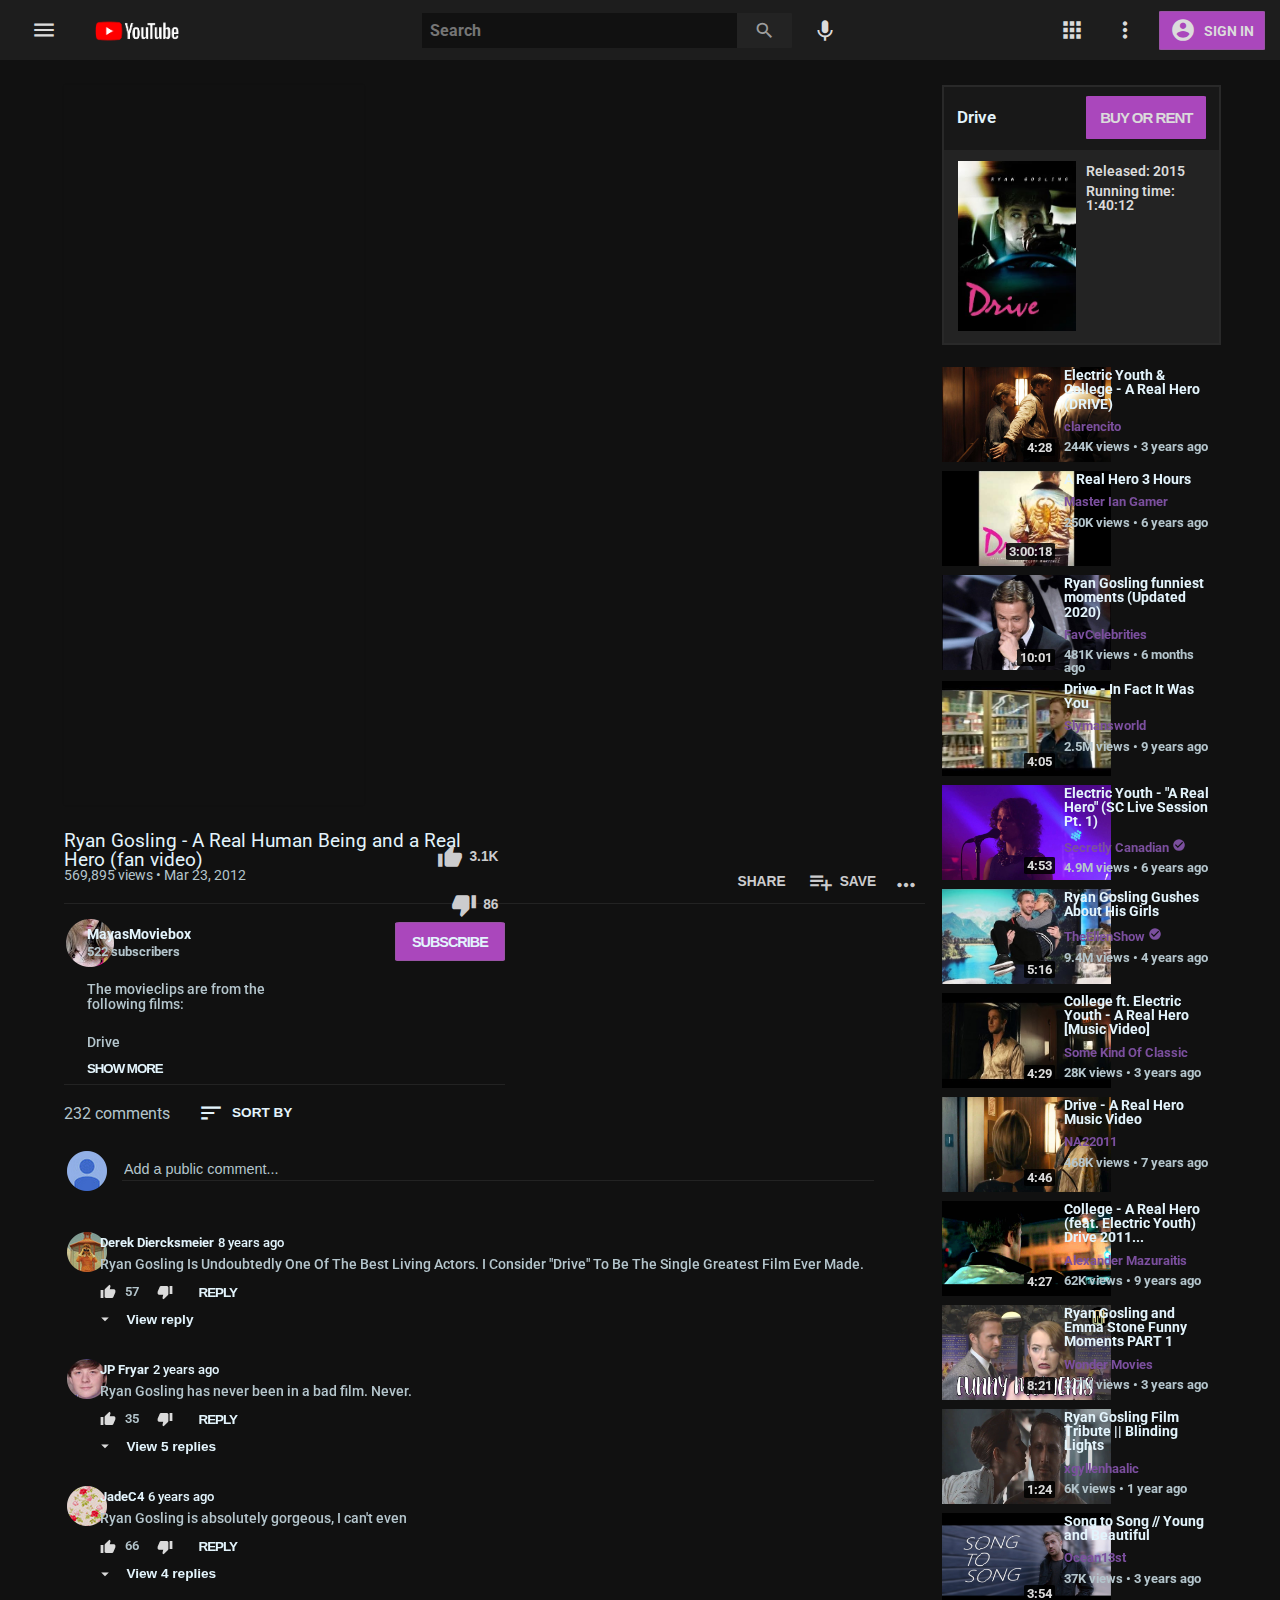
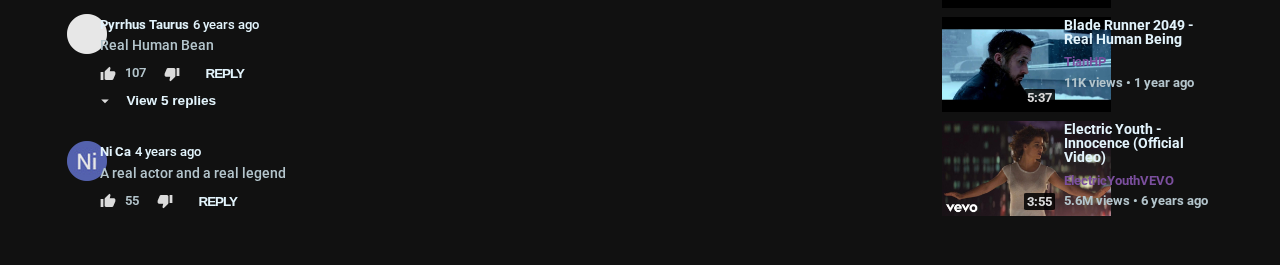
==== index.html @ aa851264 "change file structure to make gh pages work" ====
<!DOCTYPE html>
<html lang="en">
  <head>
    <meta charset="utf-8" />
    <meta name="viewport" content="width=device-width, initial-scale=1" />
    <title>YouTube</title>
    <link href="./style.css" rel="stylesheet" />
    <link
      href="https://fonts.googleapis.com/icon?family=Material+Icons"
      rel="stylesheet"
    />
    <link rel="preconnect" href="https://fonts.gstatic.com" />
    <link
      href="https://fonts.googleapis.com/css2?family=Roboto&display=swap"
      rel="stylesheet"
    />
  </head>
  <body>
    <!-- NAVBAR -->
    <div class="navbar">
      <!-- MORE AND LOGO -->
      <div class="navbar-left">
        <button class="material-icons md-26 md-light nav-menu">menu</button>
        <button class="nav-logo">
          <img
            src="../assets/navbar/youtube-logo.png"
            alt="youtube logo"
            height="52px"
          />
        </button>
      </div>
      <!-- SEARCH BAR -->
      <div class="navbar-middle">
        <input type="text" class="searchbar" placeholder="Search" />
        <button class="material-icons md-21 lighter-dark nav-search">
          search
        </button>
        <button class="material-icons md-26 md-light nav-mic">
          keyboard_voice
        </button>
      </div>
      <!-- APPS, MORE AND SIGN IN -->
      <div class="navbar-right">
        <button class="sign-in-cont">
          <span class="material-icons md-26 md-light acc-circle"
            >account_circle</span
          ><span class="sign-in-text">SIGN IN</span>
        </button>
        <button class="material-icons md-26 md-light nav-more">
          more_vert
        </button>
        <button class="material-icons md-26 md-light nav-apps">apps</button>
      </div>
    </div>
    <!-- SITE CONTENT / BODY -->
    <div class="content">
      <!-- VIDEO IFRAME -->
      <div class="video">
        <iframe
          width="100%"
          height="720"
          src="https://www.youtube.com/embed/3GPZzbKHKRw"
          frameborder="0"
          allow="accelerometer; autoplay; clipboard-write; encrypted-media; gyroscope; picture-in-picture"
          allowfullscreen
        ></iframe>
      </div>
      <!-- VIDEO STATS (TITLE, LIKES ETC.) -->
      <div class="video-stats">
        <!-- TITLE AND VIEWS -->
        <div class="video-leftcont">
          <span class="video-title"
            >Ryan Gosling - A Real Human Being and a Real Hero (fan video)</span
          >
          <span class="video-views">569,895 views • Mar 23, 2012</span>
        </div>
        <!-- LIKE, DISLIKE, SHARE, SAVE, MORE -->
        <div class="video-rightcont">
          <div class="video-right">
            <div class="video-likecont">
              <div class="video-aboveborder">
                <button class="video-like">
                  <span class="material-icons md-26">thumb_up</span
                  ><span class="video-likeamount">3.1K</span>
                </button>
                <button class="video-dislike">
                  <span class="material-icons md-26">thumb_down</span
                  ><span class="video-dislikeamount">86</span>
                </button>
              </div>
              <div class="video-border"></div>
            </div>
            <button class="video-share">
              <span class="material-icons md-26">shortcut</span
              ><span class="video-sharetext">SHARE</span>
            </button>
            <button class="video-save">
              <span class="material-icons md-26">playlist_add</span
              ><span class="video-savetext">SAVE</span>
            </button>
            <button class="video-more">
              <span class="material-icons md-26">more_horiz</span>
            </button>
          </div>
        </div>
      </div>
      <!-- VIDEO DESCRIPTION -->
      <div class="description">
        <div class="description-left">
          <a href="https://www.youtube.com/channel/UC1303ht01Yz-i_Xdv5refEA"
            ><img
              src="../assets/description/avatar.png"
              alt="channel avatar"
              height="initial-scale"
          /></a>
        </div>
        <div class="description-middle">
          <a
            href="https://www.youtube.com/channel/UC1303ht01Yz-i_Xdv5refEA"
            class="description-name"
            >MayasMoviebox</a
          >
          <p class="description-subs">522 subscribers</p>
          <p class="description-text1">
            The movieclips are from the following films:
          </p>
          <p class="description-text2">Drive</p>
          <button class="description-showmore">SHOW MORE</button>
        </div>
        <div class="description-right">
          <button class="description-subbtn">SUBSCRIBE</button>
        </div>
      </div>
      <!-- COMMENTS -->
      <div class="comments">
        <!-- ADD A COMMENT -->
        <div class="initialcomment">
          <div class="initialcomment-header">
            <span class="header-commentnum">232 comments</span>
            <button class="header-sortby">
              <span class="material-icons md-26 sortby-symbol">sort</span
              ><span>SORT BY</span>
            </button>
          </div>
          <div class="initialcomment-body">
            <img
              src="../assets/comments/initialcomment.png"
              alt="profile picture"
              height="initial-scale"
              class="initialavatar"
            />
            <input
              type="text"
              placeholder="Add a public comment..."
              class="initialcomment-input"
            />
          </div>
        </div>
        <!-- NORMAL COMMENTS -->
        <div class="commentcont">
          <div class="comment-left">
            <a href="https://www.youtube.com/channel/UC4atZ1Ep-S70Ql9y5qe3dxw"
              ><img
                src="/assets/comments/comment1.png"
                alt="profile picture"
                height="initial-scale"
            /></a>
          </div>
          <div class="comment-right">
            <span class="comment-namecont"
              ><a
                href="https://www.youtube.com/channel/UC4atZ1Ep-S70Ql9y5qe3dxw"
                class="comment-name"
                >Derek Diercksmeier</a
              >
              8 years ago</span
            >
            <p class="comment-text">
              Ryan Gosling Is Undoubtedly One Of The Best Living Actors. I
              Consider "Drive" To Be The Single Greatest Film Ever Made.
            </p>
            <div class="comment-likes">
              <button class="material-icons md-16 md-light comment-like">
                thumb_up
              </button>
              <span class="comment-likesnum">57</span>
              <button class="material-icons md-16 md-light comment-dislike">
                thumb_down
              </button>
              <button class="comment-replybtn">REPLY</button>
            </div>
            <button class="comment-viewreplycont">
              <span class="material-icons md-18 md-light viewreply-arrow"
                >arrow_drop_down</span
              ><span class="viewreply-text">View reply</span>
            </button>
          </div>
        </div>
        <div class="commentcont">
          <div class="comment-left">
            <a href="https://www.youtube.com/channel/UCj0tZO_PnMkby4TbkrC7Y9g"
              ><img
                src="/assets/comments/comment2.png"
                alt="profile picture"
                height="initial-scale"
            /></a>
          </div>
          <div class="comment-right">
            <span class="comment-namecont"
              ><a
                href="https://www.youtube.com/channel/UCj0tZO_PnMkby4TbkrC7Y9g"
                class="comment-name"
                >JP Fryar</a
              >
              2 years ago</span
            >
            <p class="comment-text">
              Ryan Gosling has never been in a bad film. Never.
            </p>
            <div class="comment-likes">
              <button class="material-icons md-16 md-light comment-like">
                thumb_up
              </button>
              <span class="comment-likesnum">35</span>
              <button class="material-icons md-16 md-light comment-dislike">
                thumb_down
              </button>
              <button class="comment-replybtn">REPLY</button>
            </div>
            <button class="comment-viewreplycont">
              <span class="material-icons md-18 md-light viewreply-arrow"
                >arrow_drop_down</span
              ><span class="viewreply-text">View 5 replies</span>
            </button>
          </div>
        </div>
        <div class="commentcont">
          <div class="comment-left">
            <a href="https://www.youtube.com/channel/UCwoDgcRH257eNOpyMJ8Snxw"
              ><img
                src="/assets/comments/comment3.png"
                alt="profile picture"
                height="initial-scale"
            /></a>
          </div>
          <div class="comment-right">
            <span class="comment-namecont"
              ><a
                href="https://www.youtube.com/channel/UCwoDgcRH257eNOpyMJ8Snxw"
                class="comment-name"
                >JadeC4</a
              >
              6 years ago</span
            >
            <p class="comment-text">
              Ryan Gosling is absolutely gorgeous, I can't even
            </p>
            <div class="comment-likes">
              <button class="material-icons md-16 md-light comment-like">
                thumb_up
              </button>
              <span class="comment-likesnum">66</span>
              <button class="material-icons md-16 md-light comment-dislike">
                thumb_down
              </button>
              <button class="comment-replybtn">REPLY</button>
            </div>
            <button class="comment-viewreplycont">
              <span class="material-icons md-18 md-light viewreply-arrow"
                >arrow_drop_down</span
              ><span class="viewreply-text">View 4 replies</span>
            </button>
          </div>
        </div>
        <div class="commentcont">
          <div class="comment-left">
            <a href="https://www.youtube.com/channel/UC8qu3tqG00YnWYfvF4ho_Ow"
              ><img
                src="/assets/comments/comment4.png"
                alt="profile picture"
                height="initial-scale"
            /></a>
          </div>
          <div class="comment-right">
            <span class="comment-namecont"
              ><a
                href="https://www.youtube.com/channel/UC8qu3tqG00YnWYfvF4ho_Ow"
                class="comment-name"
                >Pyrrhus Taurus</a
              >
              6 years ago</span
            >
            <p class="comment-text">Real Human Bean</p>
            <div class="comment-likes">
              <button class="material-icons md-16 md-light comment-like">
                thumb_up
              </button>
              <span class="comment-likesnum">107</span>
              <button class="material-icons md-16 md-light comment-dislike">
                thumb_down
              </button>
              <button class="comment-replybtn">REPLY</button>
            </div>
            <button class="comment-viewreplycont">
              <span class="material-icons md-18 md-light viewreply-arrow"
                >arrow_drop_down</span
              ><span class="viewreply-text">View 5 replies</span>
            </button>
          </div>
        </div>
        <div class="commentcont">
          <div class="comment-left">
            <a href="https://www.youtube.com/channel/UCf_KhZ1RsffZFniAVTAlwTA"
              ><img
                src="/assets/comments/comment5.png"
                alt="profile picture"
                height="initial-scale"
            /></a>
          </div>
          <div class="comment-right">
            <span class="comment-namecont"
              ><a
                href="https://www.youtube.com/channel/UCf_KhZ1RsffZFniAVTAlwTA"
                class="comment-name"
                >Ni Ca</a
              >
              4 years ago</span
            >
            <p class="comment-text">A real actor and a real legend</p>
            <div class="comment-likes">
              <button class="material-icons md-16 md-light comment-like">
                thumb_up
              </button>
              <span class="comment-likesnum">55</span>
              <button class="material-icons md-16 md-light comment-dislike">
                thumb_down
              </button>
              <button class="comment-replybtn">REPLY</button>
            </div>
          </div>
        </div>
      </div>
      <!-- VIDEO SIDEBAR -->
      <div class="video-sidebar">
        <!-- SIDEBAR AD -->
        <div class="sidebar-ad">
          <div class="ad-header">
            <span class="header-title">Drive</span>
            <button class="header-btn">BUY OR RENT</button>
          </div>
          <div class="ad-content">
            <div class="content-poster">
              <img
                src="../assets/video-sidebar/movieposter.jpeg"
                alt="drive movie poster"
                height="170px"
              />
            </div>
            <div class="content-data">
              <p class="content-text">Released: 2015</p>
              <p class="content-text">Running time: 1:40:12</p>
            </div>
          </div>
        </div>
        <!-- SIDEBAR NEXTVIDS -->
        <div class="sidebar-vids">
          <a href="https://www.youtube.com/watch?v=XoHI6Zus2UI">
            <div class="nextvid">
              <div class="morebtn-cont">
                <button class="material-icons md-21 md-light morebtn">
                  more_vert
                </button>
              </div>
              <div class="nextvid-left">
                <div class="watchlaterbtn-cont">
                  <button class="material-icons md-21 md-light watchlaterbtn">
                    watch_later
                  </button>
                </div>
                <div class="playbtn-cont">
                  <button class="material-icons md-21 md-light playbtn">
                    playlist_play
                  </button>
                </div>
                <div class="timestamp-cont">
                  <span class="timestamp">4:28</span>
                </div>
                <img
                  src="../assets/video-sidebar/thumbnail_01.jpg"
                  alt="video thumbnail"
                  height="95px"
                  width="169px"
                />
              </div>
              <div class="nextvid-right">
                <p class="nextvid-title">
                  Electric Youth & College - A Real Hero (DRIVE)
                </p>
                <p class="nextvid-user">clarencito</p>
                <p class="nextvid-stats">244K views • 3 years ago</p>
              </div>
            </div>
          </a>
          <a href="https://www.youtube.com/watch?v=7tWL5xHVAGQ">
            <div class="nextvid">
              <div class="morebtn-cont">
                <button class="material-icons md-21 md-light morebtn">
                  more_vert
                </button>
              </div>
              <div class="nextvid-left">
                <div class="watchlaterbtn-cont">
                  <button class="material-icons md-21 md-light watchlaterbtn">
                    watch_later
                  </button>
                </div>
                <div class="playbtn-cont">
                  <button class="material-icons md-21 md-light playbtn">
                    playlist_play
                  </button>
                </div>
                <div class="timestamp-cont">
                  <span class="timestamp">3:00:18</span>
                </div>
                <img
                  src="../assets/video-sidebar/thumbnail_02.jpg"
                  alt="video thumbnail"
                  height="95px"
                  width="169px"
                />
              </div>
              <div class="nextvid-right">
                <p class="nextvid-title">A Real Hero 3 Hours</p>
                <p class="nextvid-user">Master Ian Gamer</p>
                <p class="nextvid-stats">250K views • 6 years ago</p>
              </div>
            </div>
          </a>
          <a href="https://www.youtube.com/watch?v=79YlMZlqZmc">
            <div class="nextvid">
              <div class="morebtn-cont">
                <button class="material-icons md-21 md-light morebtn">
                  more_vert
                </button>
              </div>
              <div class="nextvid-left">
                <div class="watchlaterbtn-cont">
                  <button class="material-icons md-21 md-light watchlaterbtn">
                    watch_later
                  </button>
                </div>
                <div class="playbtn-cont">
                  <button class="material-icons md-21 md-light playbtn">
                    playlist_play
                  </button>
                </div>
                <div class="timestamp-cont">
                  <span class="timestamp">10:01</span>
                </div>
                <img
                  src="../assets/video-sidebar/thumbnail_03.jpg"
                  alt="video thumbnail"
                  height="95px"
                  width="169px"
                />
              </div>
              <div class="nextvid-right">
                <p class="nextvid-title">
                  Ryan Gosling funniest moments (Updated 2020)
                </p>
                <p class="nextvid-user">FavCelebrities</p>
                <p class="nextvid-stats">481K views • 6 months ago</p>
              </div>
            </div>
          </a>
          <a href="https://www.youtube.com/watch?v=-8EWOK5uBoo">
            <div class="nextvid">
              <div class="morebtn-cont">
                <button class="material-icons md-21 md-light morebtn">
                  more_vert
                </button>
              </div>
              <div class="nextvid-left">
                <div class="watchlaterbtn-cont">
                  <button class="material-icons md-21 md-light watchlaterbtn">
                    watch_later
                  </button>
                </div>
                <div class="playbtn-cont">
                  <button class="material-icons md-21 md-light playbtn">
                    playlist_play
                  </button>
                </div>
                <div class="timestamp-cont">
                  <span class="timestamp">4:05</span>
                </div>
                <img
                  src="../assets/video-sidebar/thumbnail_04.jpg"
                  alt="video thumbnail"
                  height="95px"
                  width="169px"
                />
              </div>
              <div class="nextvid-right">
                <p class="nextvid-title">Drive - In Fact It Was You</p>
                <p class="nextvid-user">Slymansworld</p>
                <p class="nextvid-stats">2.5M views • 9 years ago</p>
              </div>
            </div>
          </a>
          <a href="https://www.youtube.com/watch?v=6cedWvuxwbc">
            <div class="nextvid">
              <div class="morebtn-cont">
                <button class="material-icons md-21 md-light morebtn">
                  more_vert
                </button>
              </div>
              <div class="nextvid-left">
                <div class="watchlaterbtn-cont">
                  <button class="material-icons md-21 md-light watchlaterbtn">
                    watch_later
                  </button>
                </div>
                <div class="playbtn-cont">
                  <button class="material-icons md-21 md-light playbtn">
                    playlist_play
                  </button>
                </div>
                <div class="timestamp-cont">
                  <span class="timestamp">4:53</span>
                </div>
                <img
                  src="../assets/video-sidebar/thumbnail_05.jpg"
                  alt="video thumbnail"
                  height="95px"
                  width="169px"
                />
              </div>
              <div class="nextvid-right">
                <p class="nextvid-title">
                  Electric Youth - "A Real Hero" (SC Live Session Pt. 1)
                </p>
                <p class="nextvid-user">
                  Secretly Canadian
                  <span class="material-icons md-14 purple">check_circle</span>
                </p>
                <p class="nextvid-stats">4.9M views • 6 years ago</p>
              </div>
            </div>
          </a>
          <a href="https://www.youtube.com/watch?v=Ga3ccW-cRno">
            <div class="nextvid">
              <div class="morebtn-cont">
                <button class="material-icons md-21 md-light morebtn">
                  more_vert
                </button>
              </div>
              <div class="nextvid-left">
                <div class="watchlaterbtn-cont">
                  <button class="material-icons md-21 md-light watchlaterbtn">
                    watch_later
                  </button>
                </div>
                <div class="playbtn-cont">
                  <button class="material-icons md-21 md-light playbtn">
                    playlist_play
                  </button>
                </div>
                <div class="timestamp-cont">
                  <span class="timestamp">5:16</span>
                </div>
                <img
                  src="../assets/video-sidebar/thumbnail_06.jpg"
                  alt="video thumbnail"
                  height="95px"
                  width="169px"
                />
              </div>
              <div class="nextvid-right">
                <p class="nextvid-title">Ryan Gosling Gushes About His Girls</p>
                <p class="nextvid-user">
                  TheEllenShow
                  <span class="material-icons md-14 purple">check_circle</span>
                </p>
                <p class="nextvid-stats">9.4M views • 4 years ago</p>
              </div>
            </div>
          </a>
          <a href="https://www.youtube.com/watch?v=tIGpNtjKKYs">
            <div class="nextvid">
              <div class="morebtn-cont">
                <button class="material-icons md-21 md-light morebtn">
                  more_vert
                </button>
              </div>
              <div class="nextvid-left">
                <div class="watchlaterbtn-cont">
                  <button class="material-icons md-21 md-light watchlaterbtn">
                    watch_later
                  </button>
                </div>
                <div class="playbtn-cont">
                  <button class="material-icons md-21 md-light playbtn">
                    playlist_play
                  </button>
                </div>
                <div class="timestamp-cont">
                  <span class="timestamp">4:29</span>
                </div>
                <img
                  src="../assets/video-sidebar/thumbnail_07.jpg"
                  alt="video thumbnail"
                  height="95px"
                  width="169px"
                />
              </div>
              <div class="nextvid-right">
                <p class="nextvid-title">
                  College ft. Electric Youth - A Real Hero [Music Video]
                </p>
                <p class="nextvid-user">Some Kind Of Classic</p>
                <p class="nextvid-stats">28K views • 3 years ago</p>
              </div>
            </div>
          </a>
          <a href="https://www.youtube.com/watch?v=Xo-gnIxEulo">
            <div class="nextvid">
              <div class="morebtn-cont">
                <button class="material-icons md-21 md-light morebtn">
                  more_vert
                </button>
              </div>
              <div class="nextvid-left">
                <div class="watchlaterbtn-cont">
                  <button class="material-icons md-21 md-light watchlaterbtn">
                    watch_later
                  </button>
                </div>
                <div class="playbtn-cont">
                  <button class="material-icons md-21 md-light playbtn">
                    playlist_play
                  </button>
                </div>
                <div class="timestamp-cont">
                  <span class="timestamp">4:46</span>
                </div>
                <img
                  src="../assets/video-sidebar/thumbnail_08.jpg"
                  alt="video thumbnail"
                  height="95px"
                  width="169px"
                />
              </div>
              <div class="nextvid-right">
                <p class="nextvid-title">Drive - A Real Hero Music Video</p>
                <p class="nextvid-user">NA22011</p>
                <p class="nextvid-stats">468K views • 7 years ago</p>
              </div>
            </div>
          </a>
          <a href="https://www.youtube.com/watch?v=vXyRJBuoPrQ">
            <div class="nextvid">
              <div class="morebtn-cont">
                <button class="material-icons md-21 md-light morebtn">
                  more_vert
                </button>
              </div>
              <div class="nextvid-left">
                <div class="watchlaterbtn-cont">
                  <button class="material-icons md-21 md-light watchlaterbtn">
                    watch_later
                  </button>
                </div>
                <div class="playbtn-cont">
                  <button class="material-icons md-21 md-light playbtn">
                    playlist_play
                  </button>
                </div>
                <div class="timestamp-cont">
                  <span class="timestamp">4:27</span>
                </div>
                <img
                  src="../assets/video-sidebar/thumbnail_09.jpg"
                  alt="video thumbnail"
                  height="95px"
                  width="169px"
                />
              </div>
              <div class="nextvid-right">
                <p class="nextvid-title">
                  College - A Real Hero (feat. Electric Youth) Drive 2011...
                </p>
                <p class="nextvid-user">Alexander Mazuraitis</p>
                <p class="nextvid-stats">62K views • 9 years ago</p>
              </div>
            </div>
          </a>
          <a href="https://www.youtube.com/watch?v=zhB0Bk41HUQ">
            <div class="nextvid">
              <div class="morebtn-cont">
                <button class="material-icons md-21 md-light morebtn">
                  more_vert
                </button>
              </div>
              <div class="nextvid-left">
                <div class="watchlaterbtn-cont">
                  <button class="material-icons md-21 md-light watchlaterbtn">
                    watch_later
                  </button>
                </div>
                <div class="playbtn-cont">
                  <button class="material-icons md-21 md-light playbtn">
                    playlist_play
                  </button>
                </div>
                <div class="timestamp-cont">
                  <span class="timestamp">8:21</span>
                </div>
                <img
                  src="../assets/video-sidebar/thumbnail_10.jpg"
                  alt="video thumbnail"
                  height="95px"
                  width="169px"
                />
              </div>
              <div class="nextvid-right">
                <p class="nextvid-title">
                  Ryan Gosling and Emma Stone Funny Moments PART 1
                </p>
                <p class="nextvid-user">Wonder Movies</p>
                <p class="nextvid-stats">3.7M views • 3 years ago</p>
              </div>
            </div>
          </a>
          <a href="https://www.youtube.com/watch?v=jpBpp3mK_JY">
            <div class="nextvid">
              <div class="morebtn-cont">
                <button class="material-icons md-21 md-light morebtn">
                  more_vert
                </button>
              </div>
              <div class="nextvid-left">
                <div class="watchlaterbtn-cont">
                  <button class="material-icons md-21 md-light watchlaterbtn">
                    watch_later
                  </button>
                </div>
                <div class="playbtn-cont">
                  <button class="material-icons md-21 md-light playbtn">
                    playlist_play
                  </button>
                </div>
                <div class="timestamp-cont">
                  <span class="timestamp">1:24</span>
                </div>
                <img
                  src="../assets/video-sidebar/thumbnail_11.jpg"
                  alt="video thumbnail"
                  height="95px"
                  width="169px"
                />
              </div>
              <div class="nextvid-right">
                <p class="nextvid-title">
                  Ryan Gosling Film Tribute || Blinding Lights
                </p>
                <p class="nextvid-user">xgyllenhaalic</p>
                <p class="nextvid-stats">6K views • 1 year ago</p>
              </div>
            </div>
          </a>
          <a href="https://www.youtube.com/watch?v=SbskIqUqQso">
            <div class="nextvid">
              <div class="morebtn-cont">
                <button class="material-icons md-21 md-light morebtn">
                  more_vert
                </button>
              </div>
              <div class="nextvid-left">
                <div class="watchlaterbtn-cont">
                  <button class="material-icons md-21 md-light watchlaterbtn">
                    watch_later
                  </button>
                </div>
                <div class="playbtn-cont">
                  <button class="material-icons md-21 md-light playbtn">
                    playlist_play
                  </button>
                </div>
                <div class="timestamp-cont">
                  <span class="timestamp">3:54</span>
                </div>
                <img
                  src="../assets/video-sidebar/thumbnail_12.jpg"
                  alt="video thumbnail"
                  height="95px"
                  width="169px"
                />
              </div>
              <div class="nextvid-right">
                <p class="nextvid-title">Song to Song // Young and Beautiful</p>
                <p class="nextvid-user">Ocean13st</p>
                <p class="nextvid-stats">37K views • 3 years ago</p>
              </div>
            </div>
          </a>
          <a href="https://www.youtube.com/watch?v=p_nn4Lu80kA">
            <div class="nextvid">
              <div class="morebtn-cont">
                <button class="material-icons md-21 md-light morebtn">
                  more_vert
                </button>
              </div>
              <div class="nextvid-left">
                <div class="watchlaterbtn-cont">
                  <button class="material-icons md-21 md-light watchlaterbtn">
                    watch_later
                  </button>
                </div>
                <div class="playbtn-cont">
                  <button class="material-icons md-21 md-light playbtn">
                    playlist_play
                  </button>
                </div>
                <div class="timestamp-cont">
                  <span class="timestamp">5:37</span>
                </div>
                <img
                  src="../assets/video-sidebar/thumbnail_13.jpg"
                  alt="video thumbnail"
                  height="95px"
                  width="169px"
                />
              </div>
              <div class="nextvid-right">
                <p class="nextvid-title">
                  Blade Runner 2049 - Real Human Being
                </p>
                <p class="nextvid-user">TianHP</p>
                <p class="nextvid-stats">11K views • 1 year ago</p>
              </div>
            </div>
          </a>
          <a href="https://www.youtube.com/watch?v=kOWM9ao38lM">
            <div class="nextvid">
              <div class="morebtn-cont">
                <button class="material-icons md-21 md-light morebtn">
                  more_vert
                </button>
              </div>
              <div class="nextvid-left">
                <div class="watchlaterbtn-cont">
                  <button class="material-icons md-21 md-light watchlaterbtn">
                    watch_later
                  </button>
                </div>
                <div class="playbtn-cont">
                  <button class="material-icons md-21 md-light playbtn">
                    playlist_play
                  </button>
                </div>
                <div class="timestamp-cont">
                  <span class="timestamp">3:55</span>
                </div>
                <img
                  src="../assets/video-sidebar/thumbnail_14.jpg"
                  alt="video thumbnail"
                  height="95px"
                  width="169px"
                />
              </div>
              <div class="nextvid-right">
                <p class="nextvid-title">
                  Electric Youth - Innocence (Official Video)
                </p>
                <p class="nextvid-user">ElectricYouthVEVO</p>
                <p class="nextvid-stats">5.6M views • 6 years ago</p>
              </div>
            </div>
          </a>
        </div>
      </div>
    </div>
  </body>
</html>
---- style.css ----
/* http://meyerweb.com/eric/tools/css/reset/ 
   v2.0 | 20110126
   License: none (public domain)
*/

/* START OF CSS RESET */
html, body, div, span, applet, object, iframe,
h1, h2, h3, h4, h5, h6, p, blockquote, pre,
a, abbr, acronym, address, big, cite, code,
del, dfn, em, img, ins, kbd, q, s, samp,
small, strike, strong, sub, sup, tt, var,
b, u, i, center,
dl, dt, dd, ol, ul, li,
fieldset, form, label, legend,
table, caption, tbody, tfoot, thead, tr, th, td,
article, aside, canvas, details, embed, 
figure, figcaption, footer, header, hgroup, 
menu, nav, output, ruby, section, summary,
time, mark, audio, video {
	margin: 0;
	padding: 0;
	border: 0;
	font-size: 100%;
	font: inherit;
	vertical-align: baseline;
}
/* HTML5 display-role reset for older browsers */
article, aside, details, figcaption, figure, 
footer, header, hgroup, menu, nav, section {
	display: block;
}
body {
	line-height: 1;
}
ol, ul {
	list-style: none;
}
blockquote, q {
	quotes: none;
}
blockquote:before, blockquote:after,
q:before, q:after {
	content: '';
	content: none;
}
table {
	border-collapse: collapse;
	border-spacing: 0;
}

/* MATERIAL ICONS */
.material-icons.md-dark {
  color: rgba(0, 0, 0, 0.54);
}
.material-icons.md-dark.md-inactive {
  color: rgba(0, 0, 0, 0.26);
}

.material-icons.lighter-dark {
  color: #9e9e9e;
}
.material-icons.purple {
  color: #7b4f9e;
}

.material-icons.md-light {
  color: rgb(219, 219, 219);
}
.material-icons.md-light.md-inactive {
  color: rgba(255, 255, 255, 0.3);
}

.material-icons.md-14 { font-size: 14px; }
.material-icons.md-16 { font-size: 16px; }
.material-icons.md-18 { font-size: 18px; }
.material-icons.md-21 { font-size: 21px; }
.material-icons.md-26 { font-size: 26px; }
.material-icons.md-36 { font-size: 36px; }
.material-icons.md-48 { font-size: 48px; }

/* |--------------|
   |              |
   | SITE CONTENT |
   |              |
   |--------------|*/

body {
  background-color: #111111;
  font-family: "Roboto", sans-serif;
}

a { text-decoration: none; }

button:focus,
input:focus { outline: none; }

/* --------------

    NAVBAR 
    
   --------------*/
   
.navbar {
  display: grid;
  top: 0;
  position: absolute;
  width: 100%;
  height: 60px;
  background-color: #1d1d1d;
  grid-template-columns: 33% 34% 33%;
  grid-template-rows: auto;
  grid-template-areas: "navbar-left navbar-middle navbar-right";
}

.navbar-left {
  display: inline-flex;
  flex-flow: nowrap row;
  align-items: center;
  width: 33%;
  height: 100%;
  text-align: left;
  grid-area: navbar-left;
}

.nav-menu,
.nav-logo,
.nav-more,
.nav-mic,
.nav-apps {
  background-color: transparent;
  width: fit-content;
  height: fit-content;
  border: none;
}

.nav-menu:focus,
.nav-logo:focus,
.nav-more:focus,
.nav-mic:focus,
.nav-apps:focus,
.searchbar:focus { outline: none; }

.nav-menu:hover,
.nav-search:hover,
.nav-more:hover,
.nav-mic:hover,
.nav-apps:hover { color: #ab47bc; }

.nav-menu { margin: 0 21px 0 25px; }

.nav-logo { height: 52px; }

.navbar-middle {
  position: relative;
  display: inline-flex;
  flex-flow: nowrap row;
  align-items: center;
  width: 100%;
  height: 100%;
  grid-area: navbar-middle;
}

.searchbar {
  height: 33px;
  width: 70%;
  background-color: #111111;
  color: #d8d8d8;
  border: none;
  padding-left: 8px;
  font-size: 16px;
  font-family: "Roboto", sans-serif;
  font-weight: 700;
}

.nav-search {
  height: 35px;
  width: 55px;
  background-color: #232323;
  border: none;
  border-radius: 0 1px 1px 0;
  margin-right: 14px;
}

.navbar-right {
  position: relative;
  display: inline-flex;
  flex-flow: nowrap row-reverse;
  align-items: center;
  width: 100%;
  height: 100%;
  grid-area: navbar-right;
}

.sign-in-cont {
  display: inline-flex;
  flex-flow: nowrap row;
  align-items: center;
  background-color: #aa47bc;
  height: 65%;
  width: fit-content;
  padding: 3px 10px;
  border: solid 1px #9954a5;
  border-radius: 2%;
  text-align: center;
  margin: 0 15px 0 15px;
}

.sign-in-cont:hover { background-color: #bb4dce; }

.sign-in-cont:focus { outline: none; }

.sign-in-text {
  color: rgb(219, 219, 219);
  margin-left: 8px;
  font-size: 14px;
  font-family: "Roboto", sans-serif;
  font-weight: bold;
  margin-top: 2px;
}

.nav-more { margin-left: 15px; }

.content {
  display: grid;
  margin: 85px auto 0 auto;
  width: 90%;
  height: fit-content;
  grid-template-columns: 74.75% 1.5% 23.75%;
  grid-template-rows: auto;
  grid-template-areas:
    "video . video-sidebar"
    "video-stats . video-sidebar"
    "description . video-sidebar"
    "comments . video-sidebar";
}

/* -------------

        VIDEO
    
   -------------        
*/

.video {
  background-color: transparent;
  grid-area: video;
  height: fit-content;
  width: fit-content;
}

.video iframe {
  -webkit-box-shadow: 0 0 3px -2px #000000;
  box-shadow: 0 0 3px -2px #000000;
}

.video-stats {
  background-color: transparent;
  border-bottom: solid 1px #232323;
  display: grid;
  grid-area: video-stats;
  height: 95px;
  width: fit-content;
  grid-template-columns: 50% 50%;
  grid-template-rows: auto;
  grid-template-areas: "video-leftcont video-rightcont";
}

.video-leftcont {
  display: grid;
  text-align: left;
  grid-area: video-leftcont;
  grid-template-columns: 100%;
  grid-template-rows: 50% 50%;
  grid-template-areas:
    "video-title"
    "video-views";
}

.video-title {
  grid-area: video-title;
  margin-top: 23px;
  color: #e3f4fc;
  font-weight: 400;
  font-size: 1.2rem;
  font-family: "Roboto", sans-serif;
}

.video-views {
  grid-area: video-views;
  margin-top: 12px;
  color: #b4c5cc;
  font-weight: 400;
  font-size: 0.86rem;
  font-family: "Roboto", sans-serif;
}

.video-rightcont {
  display: grid;
  grid-area: video-rightcont;
  text-align: right;
  grid-template-columns: 30% 70%;
  grid-template-rows: 50% 50%;
  grid-template-areas:
    ". ."
    ". video-right";
}

.video-right {
  grid-area: video-right;
  display: inline-flex;
  flex-flow: nowrap row;
  align-items: center;
  justify-content: flex-end;
}

.video-likecont {
  display: grid;
  grid-template-columns: 100%;
  grid-template-rows: 95% 5%;
  grid-template-areas:
    "video-aboveborder"
    "video-border";
  margin-right: 8px;
}

.video-aboveborder { grid-area: video-aboveborder; }

.video-border {
  grid-area: video-border;
  height: 2px;
  background: rgb(156, 82, 169);
  background: linear-gradient(
    90deg,
    rgba(156, 82, 169, 1) 0%,
    rgba(156, 82, 169, 1) 97%,
    rgba(96, 96, 96, 1) 97%
  );
}

.video-like,
.video-dislike,
.video-share,
.video-save {
  color: #ccccce;
  font-weight: 600;
  font-size: 0.86rem;
  text-align: center;
  display: inline-flex;
  flex-flow: nowrap row;
  align-items: center;
  background-color: transparent;
  border: none;
}

.video-like,
.video-dislike { margin: 10px 0; }

.video-share,
.video-save { margin: 15px 5px; }

.video-likeamount,
.video-dislikeamount,
.video-sharetext,
.video-savetext { margin-left: 6px; }

.video-more {
  margin-top: 9px;
  background-color: transparent;
  border: none;
  color: #ccccce;
}

.video-like:hover,
.video-dislike:hover,
.video-share:hover,
.video-save:hover,
.video-more:hover { color: #ab47bc; }

/* ---------------

    VIDEO SIDE BAR

   --------------
*/

.video-sidebar {
  background-color: transparent;
  grid-area: video-sidebar;
  height: fit-content;
  height: -moz-fit-content;
  width: fit-content;
}

.sidebar-ad {
  display: grid;
  height: 260px;
  width: 100%;
  background-color: transparent;
          box-shadow: inset 3px 3px 0px 0px #3b3b3b, inset -3px -3px 0px 0px #3b3b3b;
  -webkit-box-shadow: inset 3px 3px 0px 0px #3b3b3b,
    inset -3px -3px 0px 0px #3b3b3b;
  grid-template-columns: auto;
  grid-template-rows: 25% 75%;
  grid-template-areas:
    "ad-header"
    "ad-content";
  margin-bottom: 22px;
}

.ad-header {
  grid-area: ad-header;
  display: inline-flex;
  justify-content: space-between;
  align-items: center;
  flex-flow: nowrap row;
  background-color: #181818;
          box-shadow: inset 1px 1px 0px 1px #292929, inset -1px 1px 0px 1px #292929;
  -webkit-box-shadow: inset 1px 1px 0px 1px #292929,
    inset -1px 1px 0px 1px #292929;
}

.header-title {
  color: #e3f4fc;
  font-weight: 600;
  font-size: 1.05rem;
  margin-left: 15px;
}

.header-btn {
  background-color: #aa47bc;
  height: 65%;
  width: 120px;
  margin-right: 15px;
  color: rgb(219, 219, 219);
  font-size: 0.94rem;
  font-weight: bold;
  letter-spacing: -1px;
  border: none;
  border-radius: 2%;
}

.ad-content {
  grid-area: ad-content;
  display: inline-flex;
  flex-flow: nowrap row;
  align-items: center;
  justify-content: flex-start;
  background-color: #232323;
  height: 100%;
          box-shadow: inset -1px -1px 0px 1px #292929, inset 1px -1px 0px 1px #292929;
  -webkit-box-shadow: inset -1px -1px 0px 1px #292929,
    inset 1px -1px 0px 1px #292929;
}

.content-poster { margin-left: 16px; }

.content-data {
  color: rgb(219, 219, 219);
  font-weight: 600;
  font-size: 0.9rem;
  height: 85%;
  width: 100%;
  padding-left: 10px;
}

.content-text { margin-bottom: 6px; }

.nextvid {
  position: relative;
  display: grid;
  width: 100%;
  height: fit-content;
  grid-template-columns: 43.5% 52% 4.5%;
  grid-template-rows: 100%;
  grid-template-areas: "nextvid-left nextvid-right .";
  margin-bottom: 6px;
}

.watchlaterbtn-cont {
  right: 7%;
  top: 7%;
}

.playbtn-cont {
  right: 7%;
  bottom: 36%;
}

.morebtn-cont {
  right: 0%;
  top: 4%;
}

.morebtn {
  border: none;
  background-color: transparent;
  padding: 0;
  text-align: center;
}

.playbtn-cont,
.watchlaterbtn-cont,
.morebtn-cont {
  position: absolute;
  display: none;
}

.nextvid:hover .playbtn-cont,
.nextvid:hover .watchlaterbtn-cont,
.nextvid:hover .morebtn-cont { display: initial; }

.morebtn:hover,
.watchlaterbtn:hover,
.playbtn:hover,
.nextvid-title:hover { color: #924ec8; }

.playbtn,
.watchlaterbtn {
  height: 25px;
  width: 25px;
  border: none;
  border-radius: 10%;
  background-color: rgba(0, 0, 0, 0.85);
  padding: 0;
  text-align: center;
}

.timestamp-cont {
  position: absolute;
  bottom: 10%;
  right: 7%;
  text-align: center;
  font-size: 0.8rem;
  font-weight: bolder;
  padding: auto;
  border: none;
  border-radius: 10%;
  color: rgb(219, 219, 219);
}

.timestamp {
  width: fit-content;
  padding: 1px 3px;
  background-color: rgba(0, 0, 0, 0.85);
  border-radius: 7%;
}

.nextvid-left {
  position: relative;
  grid-area: nextvid-left;
  height: 100%;
}

.nextvid-right {
  position: relative;
  grid-area: nextvid-right;
  height: 100%;
}

.nextvid-title {
  color: #e3f4fc;
  font-size: 0.9rem;
  font-weight: bolder;
  margin-bottom: 8px;
  margin-top: 2px;
}

.nextvid-user {
  color: #7b4f9e;
  font-size: 0.82rem;
  font-weight: bold;
  padding-bottom: 7px;
}

.nextvid-stats {
  color: #b4c5cc;
  font-weight: bold;
  font-size: 0.82rem;
}

/* ----------------

    DESCRIPTION

   ----------------*/

.description {
  display: grid;
  grid-template-columns: 5.2% 44.8% 50%;
  grid-template-rows: 100%;
  grid-template-areas: "description-left description-middle description-right";
  background-color: transparent;
  grid-area: description;
  height: 180px;
  width: fit-content;
  border-bottom: solid 1px #232323;
}

.description-left {
  grid-area: description-left;
  padding-top: 12px;
}

.description-middle {
  grid-area: description-middle;
  position: relative;
}

.description-name {
  display: inline-block;
  color: #e3f4fc;
  font-weight: bold;
  font-size: 0.9rem;
  margin: 24px 0 4px 0;
}

.description-subs {
  color: #b4c5cc;
  font-weight: bold;
  font-size: 0.8rem;
  margin-bottom: 24px;
}

.description-name:hover,
.description-showmore:hover { color: #ab47bc; }

.description-text1 {
  color: #b4c5cc;
  font-weight: 500;
  font-size: 0.9rem;
  margin-bottom: 24px;
}

.description-text2 {
  color: #b4c5cc;
  font-weight: 500;
  font-size: 0.9rem;
  margin-bottom: 10px;
}

.description-showmore {
  background-color: transparent;
  color: #e3f4fc;
  font-weight: bold;
  font-size: 0.83rem;
  border: none;
  width: fit-content;
  padding: 0;
  letter-spacing: -1px;
}

.description-right {
  text-align: right;
  grid-area: description-right;
}

.description-subbtn {
  background-color: #aa47bc;
  border: solid 1px #9954a5;
  border-radius: 4%;
  text-align: center;
  height: 39px;
  padding: 0 16px;
  color: #e3f4fc;
  font-weight: bold;
  font-size: 0.9rem;
  letter-spacing: -1px;
  margin-top: 18px;
}

.description-subbtn:hover {
  background-color: #bb4dce;
}

/* ------------------

    COMMENTS

   ------------------*/

.comments {
  background-color: transparent;
  grid-area: comments;
  height: 80rem;
  width: fit-content;
  height: fit-content;
  height: -moz-fit-content;
}

.initialcomment {
  display: grid;
  grid-template-columns: 100%;
  grid-template-rows: 48% 52%;
  grid-template-areas:
    "initialcomment-header"
    "initialcomment-body";
  margin-bottom: 28px;
}

.initialcomment-header {
  grid-area: initialcomment-header;
  display: inline-flex;
  align-items: center;
  flex-flow: nowrap row;
  justify-content: flex-start;
}

.initialcomment-body {
  grid-area: initialcomment-body;
  display: inline-flex;
  align-items: center;
  justify-content: flex-start;
  flex-flow: nowrap row;
}

.initialavatar { margin-right: 12px; }

.initialcomment-input {
  background-color: transparent;
  border: none;
  border-bottom: solid 1px #232323;
  width: 100%;
  color: #b4c5cc;
  font-size: 0.9rem;
  font-weight: 500;
  padding-bottom: 3px;
}

.initialcomment-input::placeholder {
  color: #b4c5cc;
  opacity: 1;
}

.header-commentnum {
  color: #b4c5cc;
  margin: 28px 28px 26px 0;
}

.header-sortby {
  display: inline-flex;
  align-items: center;
  flex-flow: nowrap row;
  background-color: transparent;
  padding: 0;
  text-align: center;
  border: none;
  color: #e3f4fc;
  font-weight: bold;
  font-size: 0.85rem;
}

.header-sortby:hover { color: #ab47bc; }

.sortby-symbol { margin-right: 8px; }

.commentcont {
  display: grid;
  grid-template-columns: 4.5% 95.5%;
  grid-template-rows: 100%;
  grid-template-areas: "comment-left comment-right";
  margin-bottom: 46px;
}

.comment-left { grid-area: comment-left; }

.comment-right {
  grid-area: comment-right;
  position: relative;
}

.comment-name {
  color: #e3f4fc;
  font-size: 0.8rem;
  font-weight: bold;
  margin-right: 1px;
}

.comment-namecont {
  display: inline-block;
  color: #e3f4fc;
  font-size: 0.8rem;
  font-weight: 500;
  margin: 8px 0 8px 0;
}

.comment-text {
  color: #b4c5cc;
  font-size: 0.9rem;
  font-weight: 500;
  margin-bottom: 12px;
}

.comment-likes {
  display: flex;
  align-items: center;
  flex-flow: nowrap row;
  justify-content: flex-start;
  margin-bottom: 10px;
}

.comment-like,
.comment-dislike,
.comment-replybtn {
  background-color: transparent;
  border: none;
  padding: 0;
}

.comment-like:hover,
.comment-dislike:hover,
.comment-viewreplycont:hover .viewreply-text,
.comment-viewreplycont:hover .viewreply-arrow,
.comment-name:hover { color: #ab47bc; }

.comment-dislike { margin-right: 25px; }

.comment-like { margin-right: 9px; }

.comment-likesnum {
  color: #b4c5cc;
  font-size: 0.8rem;
  font-weight: 600;
  margin-right: 18px;
}

.comment-replybtn {
  color: #e3f4fc;
  font-size: 0.84rem;
  font-weight: bold;
  letter-spacing: -1px;
}

.comment-viewreplycont {
  position: absolute;
  bottom: -18px;
  left: -4px;
  display: inline-flex;
  align-items: center;
  flex-flow: nowrap row;
  justify-content: flex-start;
  padding: 0;
  background-color: transparent;
  border: none;
}

.viewreply-text {
  color: #e3f4fc;
  font-size: 0.85rem;
  font-weight: bold;
  margin-left: 12px;
}
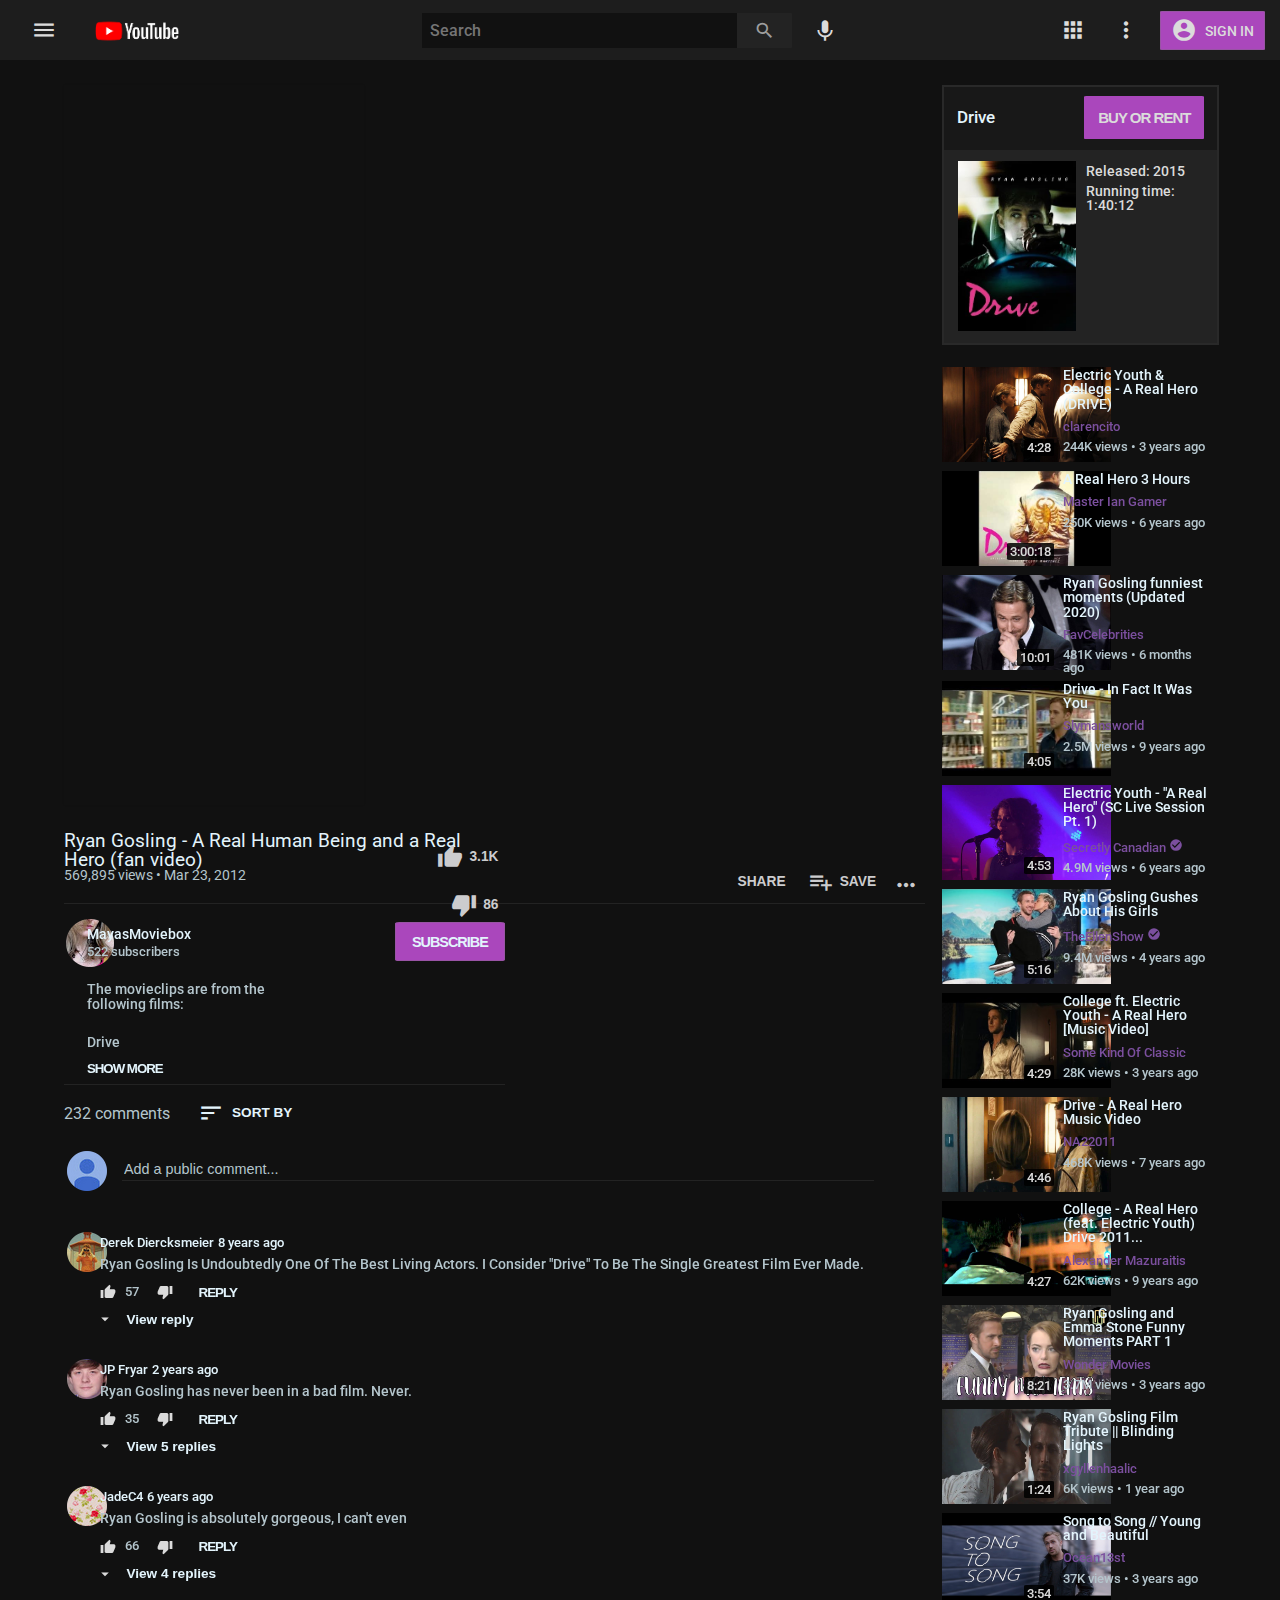
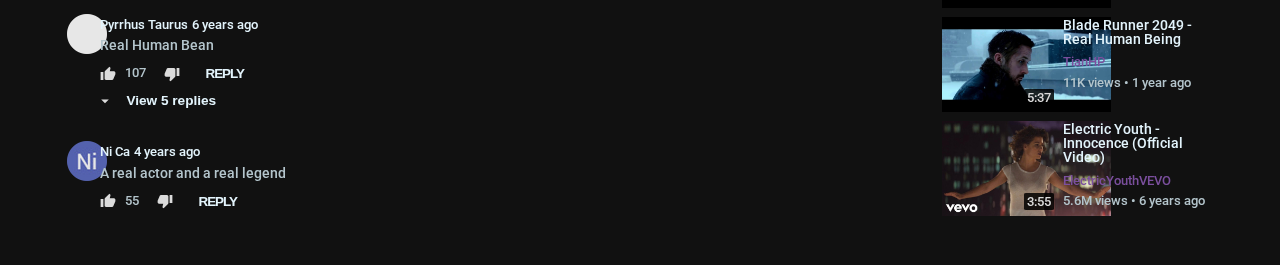
==== commit dc596d83: "optimalize for mozilla" ====
--- a/index.html
+++ b/index.html
@@ -23,7 +23,7 @@
         <button class="material-icons md-26 md-light nav-menu">menu</button>
         <button class="nav-logo">
           <img
-            src="../assets/navbar/youtube-logo.png"
+            src="./assets/navbar/youtube-logo.png"
             alt="youtube logo"
             height="52px"
           />
@@ -109,7 +109,7 @@
         <div class="description-left">
           <a href="https://www.youtube.com/channel/UC1303ht01Yz-i_Xdv5refEA"
             ><img
-              src="../assets/description/avatar.png"
+              src="./assets/description/avatar.png"
               alt="channel avatar"
               height="initial-scale"
           /></a>
@@ -139,12 +139,12 @@
             <span class="header-commentnum">232 comments</span>
             <button class="header-sortby">
               <span class="material-icons md-26 sortby-symbol">sort</span
-              ><span>SORT BY</span>
+              ><span class="sortby-text">SORT BY</span>
             </button>
           </div>
           <div class="initialcomment-body">
             <img
-              src="../assets/comments/initialcomment.png"
+              src="./assets/comments/initialcomment.png"
               alt="profile picture"
               height="initial-scale"
               class="initialavatar"
@@ -161,7 +161,7 @@
           <div class="comment-left">
             <a href="https://www.youtube.com/channel/UC4atZ1Ep-S70Ql9y5qe3dxw"
               ><img
-                src="/assets/comments/comment1.png"
+                src="./assets/comments/comment1.png"
                 alt="profile picture"
                 height="initial-scale"
             /></a>
@@ -200,7 +200,7 @@
           <div class="comment-left">
             <a href="https://www.youtube.com/channel/UCj0tZO_PnMkby4TbkrC7Y9g"
               ><img
-                src="/assets/comments/comment2.png"
+                src="./assets/comments/comment2.png"
                 alt="profile picture"
                 height="initial-scale"
             /></a>
@@ -238,7 +238,7 @@
           <div class="comment-left">
             <a href="https://www.youtube.com/channel/UCwoDgcRH257eNOpyMJ8Snxw"
               ><img
-                src="/assets/comments/comment3.png"
+                src="./assets/comments/comment3.png"
                 alt="profile picture"
                 height="initial-scale"
             /></a>
@@ -276,7 +276,7 @@
           <div class="comment-left">
             <a href="https://www.youtube.com/channel/UC8qu3tqG00YnWYfvF4ho_Ow"
               ><img
-                src="/assets/comments/comment4.png"
+                src="./assets/comments/comment4.png"
                 alt="profile picture"
                 height="initial-scale"
             /></a>
@@ -312,7 +312,7 @@
           <div class="comment-left">
             <a href="https://www.youtube.com/channel/UCf_KhZ1RsffZFniAVTAlwTA"
               ><img
-                src="/assets/comments/comment5.png"
+                src="./assets/comments/comment5.png"
                 alt="profile picture"
                 height="initial-scale"
             /></a>
@@ -351,7 +351,7 @@
           <div class="ad-content">
             <div class="content-poster">
               <img
-                src="../assets/video-sidebar/movieposter.jpeg"
+                src="./assets/video-sidebar/movieposter.jpeg"
                 alt="drive movie poster"
                 height="170px"
               />
@@ -386,7 +386,7 @@
                   <span class="timestamp">4:28</span>
                 </div>
                 <img
-                  src="../assets/video-sidebar/thumbnail_01.jpg"
+                  src="./assets/video-sidebar/thumbnail_01.jpg"
                   alt="video thumbnail"
                   height="95px"
                   width="169px"
@@ -423,7 +423,7 @@
                   <span class="timestamp">3:00:18</span>
                 </div>
                 <img
-                  src="../assets/video-sidebar/thumbnail_02.jpg"
+                  src="./assets/video-sidebar/thumbnail_02.jpg"
                   alt="video thumbnail"
                   height="95px"
                   width="169px"
@@ -458,7 +458,7 @@
                   <span class="timestamp">10:01</span>
                 </div>
                 <img
-                  src="../assets/video-sidebar/thumbnail_03.jpg"
+                  src="./assets/video-sidebar/thumbnail_03.jpg"
                   alt="video thumbnail"
                   height="95px"
                   width="169px"
@@ -495,7 +495,7 @@
                   <span class="timestamp">4:05</span>
                 </div>
                 <img
-                  src="../assets/video-sidebar/thumbnail_04.jpg"
+                  src="./assets/video-sidebar/thumbnail_04.jpg"
                   alt="video thumbnail"
                   height="95px"
                   width="169px"
@@ -530,7 +530,7 @@
                   <span class="timestamp">4:53</span>
                 </div>
                 <img
-                  src="../assets/video-sidebar/thumbnail_05.jpg"
+                  src="./assets/video-sidebar/thumbnail_05.jpg"
                   alt="video thumbnail"
                   height="95px"
                   width="169px"
@@ -570,7 +570,7 @@
                   <span class="timestamp">5:16</span>
                 </div>
                 <img
-                  src="../assets/video-sidebar/thumbnail_06.jpg"
+                  src="./assets/video-sidebar/thumbnail_06.jpg"
                   alt="video thumbnail"
                   height="95px"
                   width="169px"
@@ -608,7 +608,7 @@
                   <span class="timestamp">4:29</span>
                 </div>
                 <img
-                  src="../assets/video-sidebar/thumbnail_07.jpg"
+                  src="./assets/video-sidebar/thumbnail_07.jpg"
                   alt="video thumbnail"
                   height="95px"
                   width="169px"
@@ -645,7 +645,7 @@
                   <span class="timestamp">4:46</span>
                 </div>
                 <img
-                  src="../assets/video-sidebar/thumbnail_08.jpg"
+                  src="./assets/video-sidebar/thumbnail_08.jpg"
                   alt="video thumbnail"
                   height="95px"
                   width="169px"
@@ -680,7 +680,7 @@
                   <span class="timestamp">4:27</span>
                 </div>
                 <img
-                  src="../assets/video-sidebar/thumbnail_09.jpg"
+                  src="./assets/video-sidebar/thumbnail_09.jpg"
                   alt="video thumbnail"
                   height="95px"
                   width="169px"
@@ -717,7 +717,7 @@
                   <span class="timestamp">8:21</span>
                 </div>
                 <img
-                  src="../assets/video-sidebar/thumbnail_10.jpg"
+                  src="./assets/video-sidebar/thumbnail_10.jpg"
                   alt="video thumbnail"
                   height="95px"
                   width="169px"
@@ -754,7 +754,7 @@
                   <span class="timestamp">1:24</span>
                 </div>
                 <img
-                  src="../assets/video-sidebar/thumbnail_11.jpg"
+                  src="./assets/video-sidebar/thumbnail_11.jpg"
                   alt="video thumbnail"
                   height="95px"
                   width="169px"
@@ -791,7 +791,7 @@
                   <span class="timestamp">3:54</span>
                 </div>
                 <img
-                  src="../assets/video-sidebar/thumbnail_12.jpg"
+                  src="./assets/video-sidebar/thumbnail_12.jpg"
                   alt="video thumbnail"
                   height="95px"
                   width="169px"
@@ -826,7 +826,7 @@
                   <span class="timestamp">5:37</span>
                 </div>
                 <img
-                  src="../assets/video-sidebar/thumbnail_13.jpg"
+                  src="./assets/video-sidebar/thumbnail_13.jpg"
                   alt="video thumbnail"
                   height="95px"
                   width="169px"
@@ -863,7 +863,7 @@
                   <span class="timestamp">3:55</span>
                 </div>
                 <img
-                  src="../assets/video-sidebar/thumbnail_14.jpg"
+                  src="./assets/video-sidebar/thumbnail_14.jpg"
                   alt="video thumbnail"
                   height="95px"
                   width="169px"
--- a/style.css
+++ b/style.css
@@ -169,7 +169,7 @@
   padding-left: 8px;
   font-size: 16px;
   font-family: "Roboto", sans-serif;
-  font-weight: 700;
+  font-weight: 500;
 }
 
 .nav-search {
@@ -214,7 +214,7 @@
   margin-left: 8px;
   font-size: 14px;
   font-family: "Roboto", sans-serif;
-  font-weight: bold;
+  font-weight: 500;
   margin-top: 2px;
 }
 
@@ -421,7 +421,7 @@
 
 .header-title {
   color: #e3f4fc;
-  font-weight: 600;
+  font-weight: 500;
   font-size: 1.05rem;
   margin-left: 15px;
 }
@@ -433,7 +433,7 @@
   margin-right: 15px;
   color: rgb(219, 219, 219);
   font-size: 0.94rem;
-  font-weight: bold;
+  font-weight: 600;
   letter-spacing: -1px;
   border: none;
   border-radius: 2%;
@@ -456,14 +456,17 @@
 
 .content-data {
   color: rgb(219, 219, 219);
-  font-weight: 600;
+  font-weight: 500;
   font-size: 0.9rem;
   height: 85%;
   width: 100%;
   padding-left: 10px;
 }
 
-.content-text { margin-bottom: 6px; }
+.content-text { 
+  margin-bottom: 6px;
+  font-weight: 500;
+}
 
 .nextvid {
   position: relative;
@@ -531,7 +534,7 @@
   right: 7%;
   text-align: center;
   font-size: 0.8rem;
-  font-weight: bolder;
+  font-weight: 500;
   padding: auto;
   border: none;
   border-radius: 10%;
@@ -560,7 +563,7 @@
 .nextvid-title {
   color: #e3f4fc;
   font-size: 0.9rem;
-  font-weight: bolder;
+  font-weight: 500;
   margin-bottom: 8px;
   margin-top: 2px;
 }
@@ -568,13 +571,13 @@
 .nextvid-user {
   color: #7b4f9e;
   font-size: 0.82rem;
-  font-weight: bold;
+  font-weight: 500;
   padding-bottom: 7px;
 }
 
 .nextvid-stats {
   color: #b4c5cc;
-  font-weight: bold;
+  font-weight: 500;
   font-size: 0.82rem;
 }
 
@@ -609,14 +612,14 @@
 .description-name {
   display: inline-block;
   color: #e3f4fc;
-  font-weight: bold;
+  font-weight: 500;
   font-size: 0.9rem;
   margin: 24px 0 4px 0;
 }
 
 .description-subs {
   color: #b4c5cc;
-  font-weight: bold;
+  font-weight: 500;
   font-size: 0.8rem;
   margin-bottom: 24px;
 }
@@ -641,7 +644,7 @@
 .description-showmore {
   background-color: transparent;
   color: #e3f4fc;
-  font-weight: bold;
+  font-weight: 600;
   font-size: 0.83rem;
   border: none;
   width: fit-content;
@@ -662,7 +665,7 @@
   height: 39px;
   padding: 0 16px;
   color: #e3f4fc;
-  font-weight: bold;
+  font-weight: 600;
   font-size: 0.9rem;
   letter-spacing: -1px;
   margin-top: 18px;
@@ -745,13 +748,14 @@
   text-align: center;
   border: none;
   color: #e3f4fc;
-  font-weight: bold;
+  font-weight: 500;
   font-size: 0.85rem;
 }
 
 .header-sortby:hover { color: #ab47bc; }
 
 .sortby-symbol { margin-right: 8px; }
+.sortby-text { font-weight: 600; }
 
 .commentcont {
   display: grid;
@@ -771,7 +775,7 @@
 .comment-name {
   color: #e3f4fc;
   font-size: 0.8rem;
-  font-weight: bold;
+  font-weight: 500;
   margin-right: 1px;
 }
 
@@ -819,14 +823,14 @@
 .comment-likesnum {
   color: #b4c5cc;
   font-size: 0.8rem;
+  font-weight: 500;
+  margin-right: 18px;
+}
+
+.comment-replybtn {
+  color: #e3f4fc;
+  font-size: 0.84rem;
   font-weight: 600;
-  margin-right: 18px;
-}
-
-.comment-replybtn {
-  color: #e3f4fc;
-  font-size: 0.84rem;
-  font-weight: bold;
   letter-spacing: -1px;
 }
 
@@ -846,6 +850,6 @@
 .viewreply-text {
   color: #e3f4fc;
   font-size: 0.85rem;
-  font-weight: bold;
+  font-weight: 600;
   margin-left: 12px;
 }
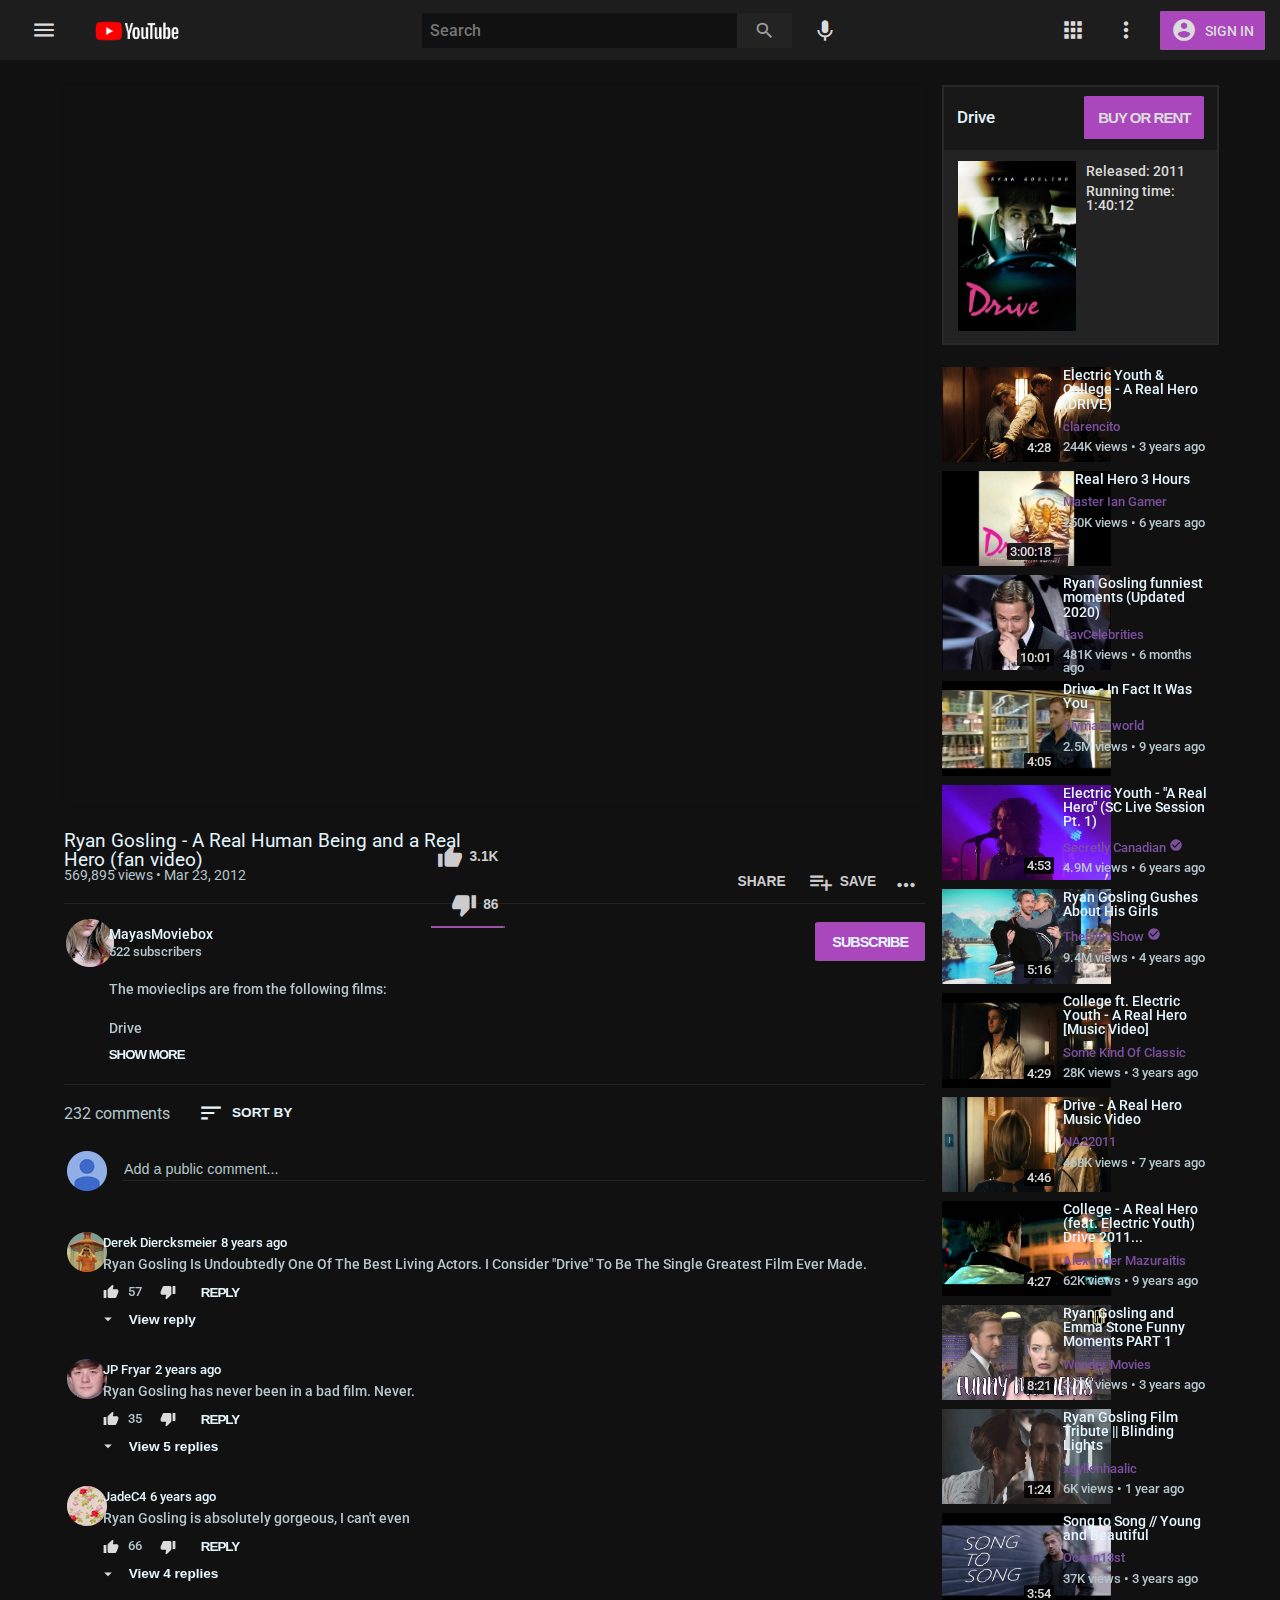
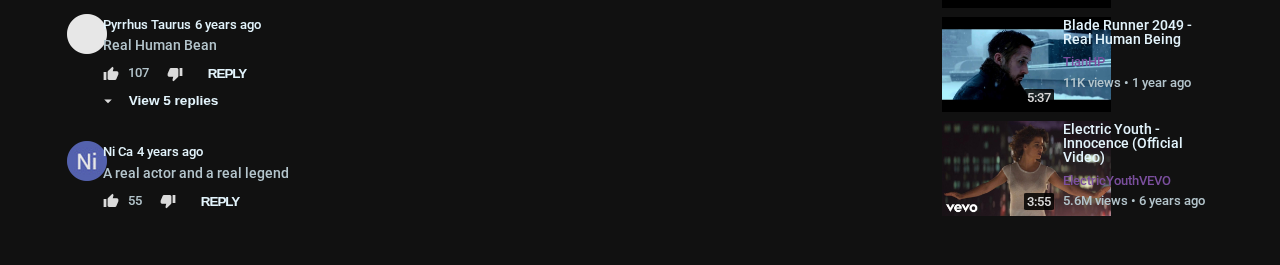
==== commit e056728a: "fix chrome-invalid property values" ====
--- a/index.html
+++ b/index.html
@@ -357,7 +357,7 @@
               />
             </div>
             <div class="content-data">
-              <p class="content-text">Released: 2015</p>
+              <p class="content-text">Released: 2011</p>
               <p class="content-text">Running time: 1:40:12</p>
             </div>
           </div>
--- a/style.css
+++ b/style.css
@@ -245,7 +245,6 @@
   background-color: transparent;
   grid-area: video;
   height: fit-content;
-  width: fit-content;
 }
 
 .video iframe {
@@ -259,7 +258,6 @@
   display: grid;
   grid-area: video-stats;
   height: 95px;
-  width: fit-content;
   grid-template-columns: 50% 50%;
   grid-template-rows: auto;
   grid-template-areas: "video-leftcont video-rightcont";
@@ -595,7 +593,6 @@
   background-color: transparent;
   grid-area: description;
   height: 180px;
-  width: fit-content;
   border-bottom: solid 1px #232323;
 }
 
@@ -684,8 +681,6 @@
 .comments {
   background-color: transparent;
   grid-area: comments;
-  height: 80rem;
-  width: fit-content;
   height: fit-content;
   height: -moz-fit-content;
 }
